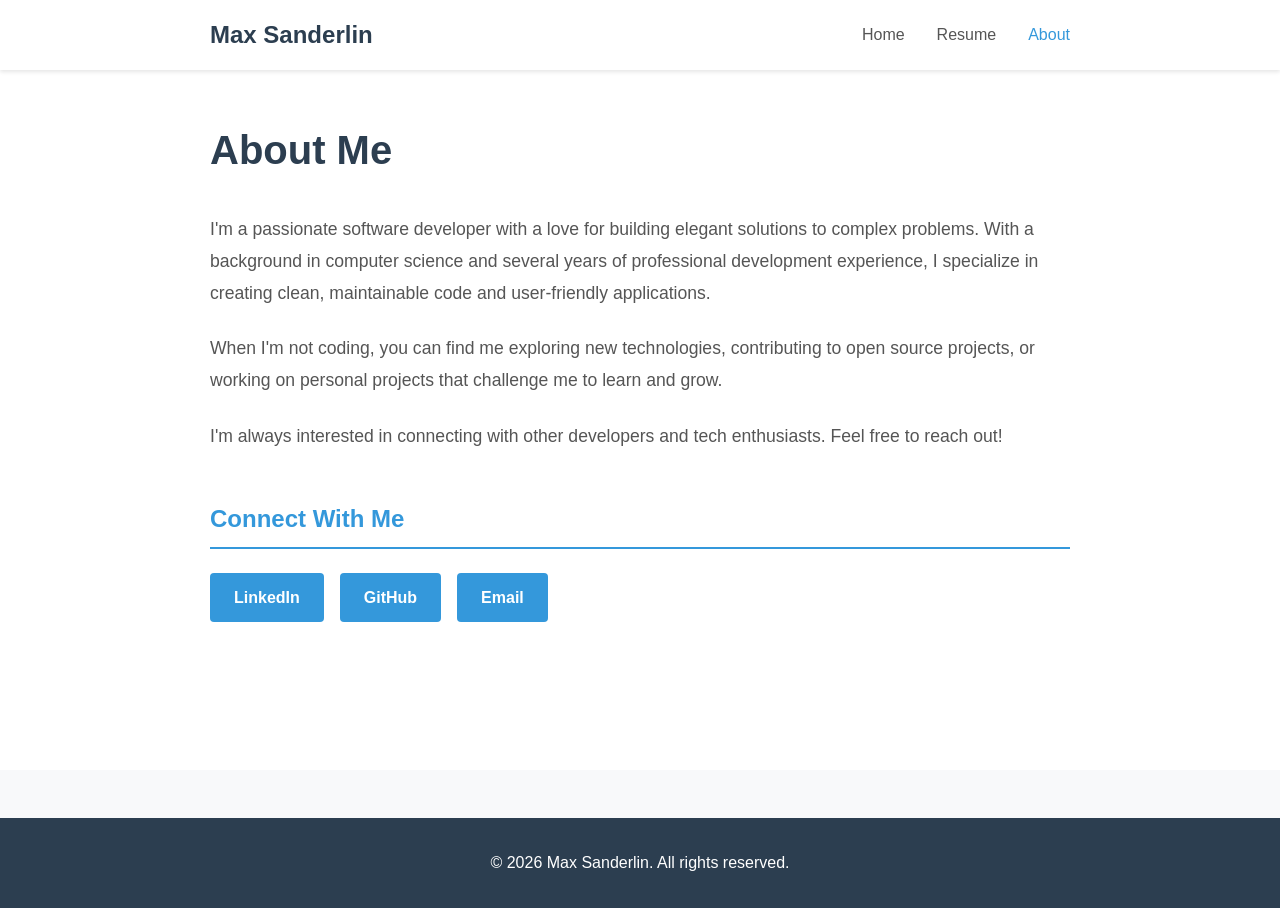
==== about.html @ bdd72730 "Add initial portfolio site files Add a static personal website including index.html, about.html, res" ====
<!DOCTYPE html>
<html lang="en">
<head>
    <meta charset="UTF-8">
    <meta name="viewport" content="width=device-width, initial-scale=1.0">
    <title>About - Max Sanderlin</title>
    <link rel="stylesheet" href="style.css">
</head>
<body>
    <nav class="navbar">
        <div class="container">
            <div class="logo">Max Sanderlin</div>
            <ul class="nav-links">
                <li><a href="index.html">Home</a></li>
                <li><a href="resume.html">Resume</a></li>
                <li><a href="about.html" class="active">About</a></li>
            </ul>
        </div>
    </nav>

    <section class="content">
        <div class="container">
            <h1>About Me</h1>

            <div class="about-text">
                <p>
                    I'm a passionate software developer with a love for building elegant solutions to complex problems.
                    With a background in computer science and several years of professional development experience,
                    I specialize in creating clean, maintainable code and user-friendly applications.
                </p>
                <p>
                    When I'm not coding, you can find me exploring new technologies, contributing to open source projects,
                    or working on personal projects that challenge me to learn and grow.
                </p>
                <p>
                    I'm always interested in connecting with other developers and tech enthusiasts. Feel free to reach out!
                </p>
            </div>

            <div class="social-links">
                <h2>Connect With Me</h2>
                <div class="social-buttons">
                    <a href="https://www.linkedin.com/in/maxsanderlin/" target="_blank" class="social-btn">
                        <span>LinkedIn</span>
                    </a>
                    <a href="https://github.com/maxbox360" target="_blank" class="social-btn">
                        <span>GitHub</span>
                    </a>
                    <a href="mailto:your-email@example.com" class="social-btn">
                        <span>Email</span>
                    </a>
                </div>
            </div>
        </div>
    </section>

    <footer class="footer">
        <div class="container">
            <p>&copy; 2026 Max Sanderlin. All rights reserved.</p>
        </div>
    </footer>
</body>
</html>
---- style.css ----
* {
    margin: 0;
    padding: 0;
    box-sizing: border-box;
}

body {
    font-family: -apple-system, BlinkMacSystemFont, 'Segoe UI', Roboto, Oxygen, Ubuntu, Cantarell, sans-serif;
    line-height: 1.6;
    color: #333;
    background-color: #f8f9fa;
}

.container {
    max-width: 900px;
    margin: 0 auto;
    padding: 0 20px;
}

/* Navbar */
.navbar {
    background-color: #fff;
    box-shadow: 0 2px 4px rgba(0,0,0,0.1);
    position: sticky;
    top: 0;
    z-index: 100;
}

.navbar .container {
    display: flex;
    justify-content: space-between;
    align-items: center;
    padding: 1rem 20px;
}

.logo {
    font-size: 1.5rem;
    font-weight: bold;
    color: #2c3e50;
}

.nav-links {
    display: flex;
    list-style: none;
    gap: 2rem;
}

.nav-links a {
    text-decoration: none;
    color: #555;
    transition: color 0.3s;
    font-weight: 500;
}

.nav-links a:hover,
.nav-links a.active {
    color: #3498db;
}

/* Hero Section */
.hero {
    background: linear-gradient(135deg, #667eea 0%, #764ba2 100%);
    color: white;
    padding: 6rem 20px;
    text-align: center;
}

.hero h1 {
    font-size: 3.5rem;
    margin-bottom: 0.5rem;
    font-weight: 700;
}

.hero .subtitle {
    font-size: 1.5rem;
    margin-bottom: 1rem;
    opacity: 0.95;
}

.hero .description {
    font-size: 1.1rem;
    margin-bottom: 2rem;
    opacity: 0.9;
    max-width: 600px;
    margin-left: auto;
    margin-right: auto;
}

/* CTA Buttons */
.cta-buttons {
    display: flex;
    gap: 1rem;
    justify-content: center;
    flex-wrap: wrap;
}

.btn {
    display: inline-block;
    padding: 0.75rem 2rem;
    border-radius: 4px;
    text-decoration: none;
    font-weight: 600;
    transition: all 0.3s;
    cursor: pointer;
}

.btn-primary {
    background-color: white;
    color: #667eea;
}

.btn-primary:hover {
    transform: translateY(-2px);
    box-shadow: 0 4px 12px rgba(0,0,0,0.2);
}

.btn-secondary {
    background-color: transparent;
    color: white;
    border: 2px solid white;
}

.btn-secondary:hover {
    background-color: white;
    color: #667eea;
}

/* Highlights Section */
.highlights {
    padding: 4rem 20px;
    background-color: white;
}

.highlights .container {
    display: grid;
    grid-template-columns: repeat(auto-fit, minmax(250px, 1fr));
    gap: 2rem;
}

.highlight-card {
    padding: 2rem;
    text-align: center;
    border-radius: 8px;
    background-color: #f8f9fa;
    transition: transform 0.3s, box-shadow 0.3s;
}

.highlight-card:hover {
    transform: translateY(-5px);
    box-shadow: 0 4px 12px rgba(0,0,0,0.1);
}

.highlight-card h3 {
    font-size: 1.5rem;
    margin-bottom: 1rem;
    color: #2c3e50;
}

.highlight-card p {
    color: #666;
}

/* Content Section */
.content {
    padding: 3rem 20px;
    background-color: white;
    min-height: calc(100vh - 200px);
}

.content h1 {
    color: #2c3e50;
    margin-bottom: 2rem;
    font-size: 2.5rem;
}

/* Resume Section */
.resume-section {
    margin-bottom: 3rem;
}

.resume-section h2 {
    color: #3498db;
    border-bottom: 2px solid #3498db;
    padding-bottom: 0.5rem;
    margin-bottom: 1.5rem;
    font-size: 1.5rem;
}

.resume-item {
    margin-bottom: 2rem;
}

.resume-item h3 {
    color: #2c3e50;
    margin-bottom: 0.25rem;
    font-size: 1.2rem;
}

.resume-item .company {
    color: #7f8c8d;
    font-style: italic;
    margin-bottom: 0.75rem;
}

.resume-item ul {
    margin-left: 1.5rem;
    color: #555;
}

.resume-item li {
    margin-bottom: 0.5rem;
}

/* Skills Grid */
.skills-grid {
    display: grid;
    grid-template-columns: repeat(auto-fit, minmax(120px, 1fr));
    gap: 1rem;
}

.skill-tag {
    background-color: #e8f4f8;
    color: #3498db;
    padding: 0.75rem 1.25rem;
    border-radius: 20px;
    text-align: center;
    font-weight: 500;
    border: 1px solid #3498db;
}

/* About Section */
.about-text {
    font-size: 1.1rem;
    line-height: 1.8;
    color: #555;
    margin-bottom: 3rem;
}

.about-text p {
    margin-bottom: 1.5rem;
}

/* Social Links */
.social-links h2 {
    color: #3498db;
    border-bottom: 2px solid #3498db;
    padding-bottom: 0.5rem;
    margin-bottom: 1.5rem;
    font-size: 1.5rem;
}

.social-buttons {
    display: flex;
    gap: 1rem;
    flex-wrap: wrap;
}

.social-btn {
    display: inline-block;
    padding: 0.75rem 1.5rem;
    background-color: #3498db;
    color: white;
    text-decoration: none;
    border-radius: 4px;
    font-weight: 600;
    transition: all 0.3s;
}

.social-btn:hover {
    background-color: #2980b9;
    transform: translateY(-2px);
    box-shadow: 0 4px 8px rgba(0,0,0,0.2);
}

/* Footer */
.footer {
    background-color: #2c3e50;
    color: white;
    text-align: center;
    padding: 2rem 20px;
    margin-top: 3rem;
}

/* Responsive Design */
@media (max-width: 768px) {
    .hero h1 {
        font-size: 2.5rem;
    }

    .hero .subtitle {
        font-size: 1.2rem;
    }

    .nav-links {
        gap: 1rem;
        font-size: 0.9rem;
    }

    .cta-buttons {
        flex-direction: column;
        align-items: center;
    }

    .btn {
        width: 100%;
        max-width: 300px;
    }

    .content h1 {
        font-size: 2rem;
    }

    .skills-grid {
        grid-template-columns: repeat(auto-fit, minmax(100px, 1fr));
    }
}

@media (max-width: 480px) {
    .hero h1 {
        font-size: 2rem;
    }

    .hero .subtitle {
        font-size: 1rem;
    }

    .nav-links {
        gap: 0.5rem;
        font-size: 0.85rem;
    }
}
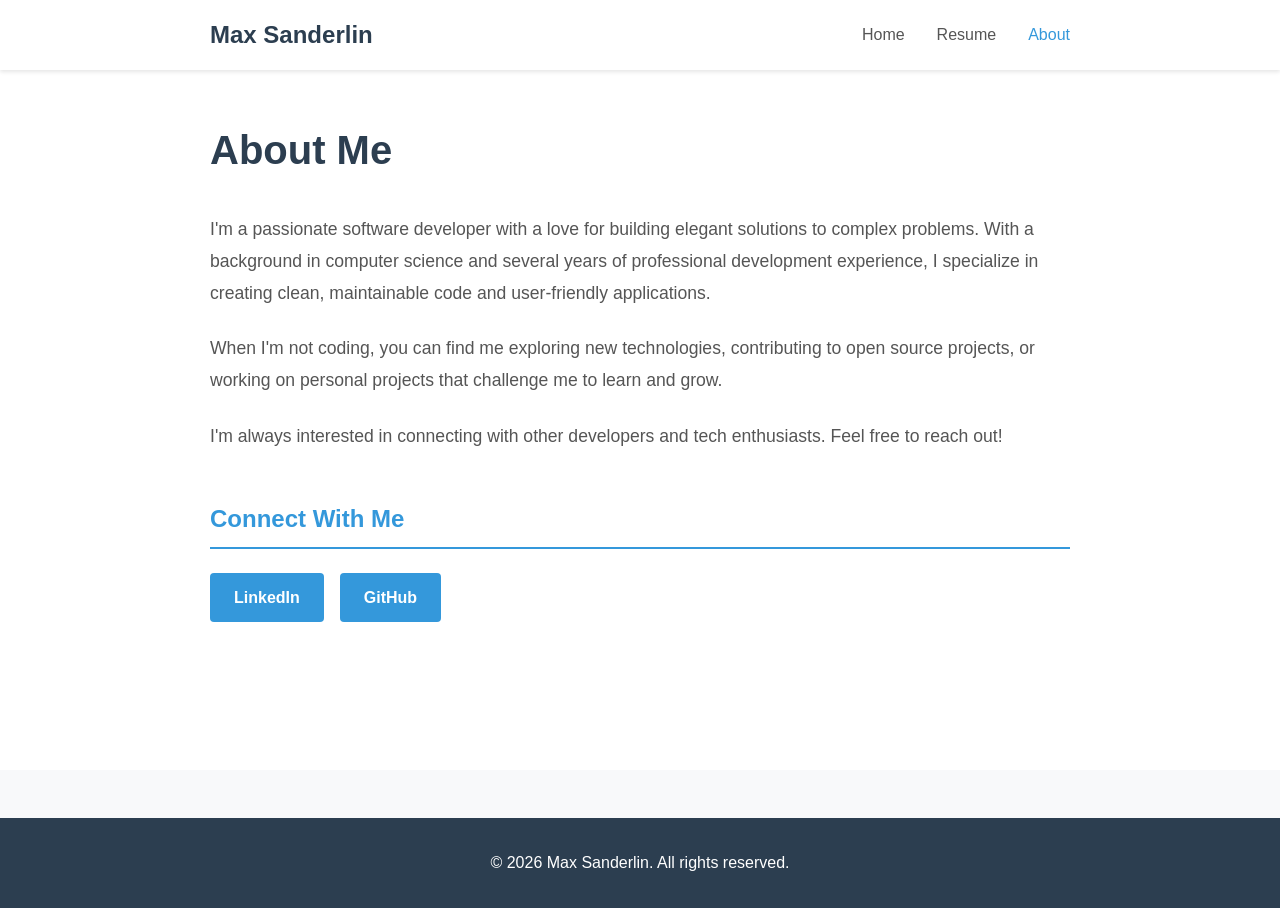
==== commit 9ce3de26: "Add security headers and security.txt, tweak resume Add a .well-known/security.txt with contact, pre" ====
--- a/about.html
+++ b/about.html
@@ -4,6 +4,15 @@
     <meta charset="UTF-8">
     <meta name="viewport" content="width=device-width, initial-scale=1.0">
     <title>About - Max Sanderlin</title>
+
+    <!-- Security Headers -->
+    <meta http-equiv="Content-Security-Policy" content="default-src 'self'; style-src 'self' 'unsafe-inline'; img-src 'self' data: https:; frame-ancestors 'none'; form-action 'self'; base-uri 'self';">
+    <meta http-equiv="X-Content-Type-Options" content="nosniff">
+    <meta name="referrer" content="strict-origin-when-cross-origin">
+
+    <!-- Prevent search engines from caching sensitive info -->
+    <meta name="robots" content="noarchive">
+
     <link rel="stylesheet" href="style.css">
 </head>
 <body>
@@ -40,14 +49,11 @@
             <div class="social-links">
                 <h2>Connect With Me</h2>
                 <div class="social-buttons">
-                    <a href="https://www.linkedin.com/in/maxsanderlin/" target="_blank" class="social-btn">
+                    <a href="https://www.linkedin.com/in/maxsanderlin/" target="_blank" rel="noopener noreferrer" class="social-btn">
                         <span>LinkedIn</span>
                     </a>
-                    <a href="https://github.com/maxbox360" target="_blank" class="social-btn">
+                    <a href="https://github.com/maxbox360" target="_blank" rel="noopener noreferrer" class="social-btn">
                         <span>GitHub</span>
-                    </a>
-                    <a href="mailto:your-email@example.com" class="social-btn">
-                        <span>Email</span>
                     </a>
                 </div>
             </div>
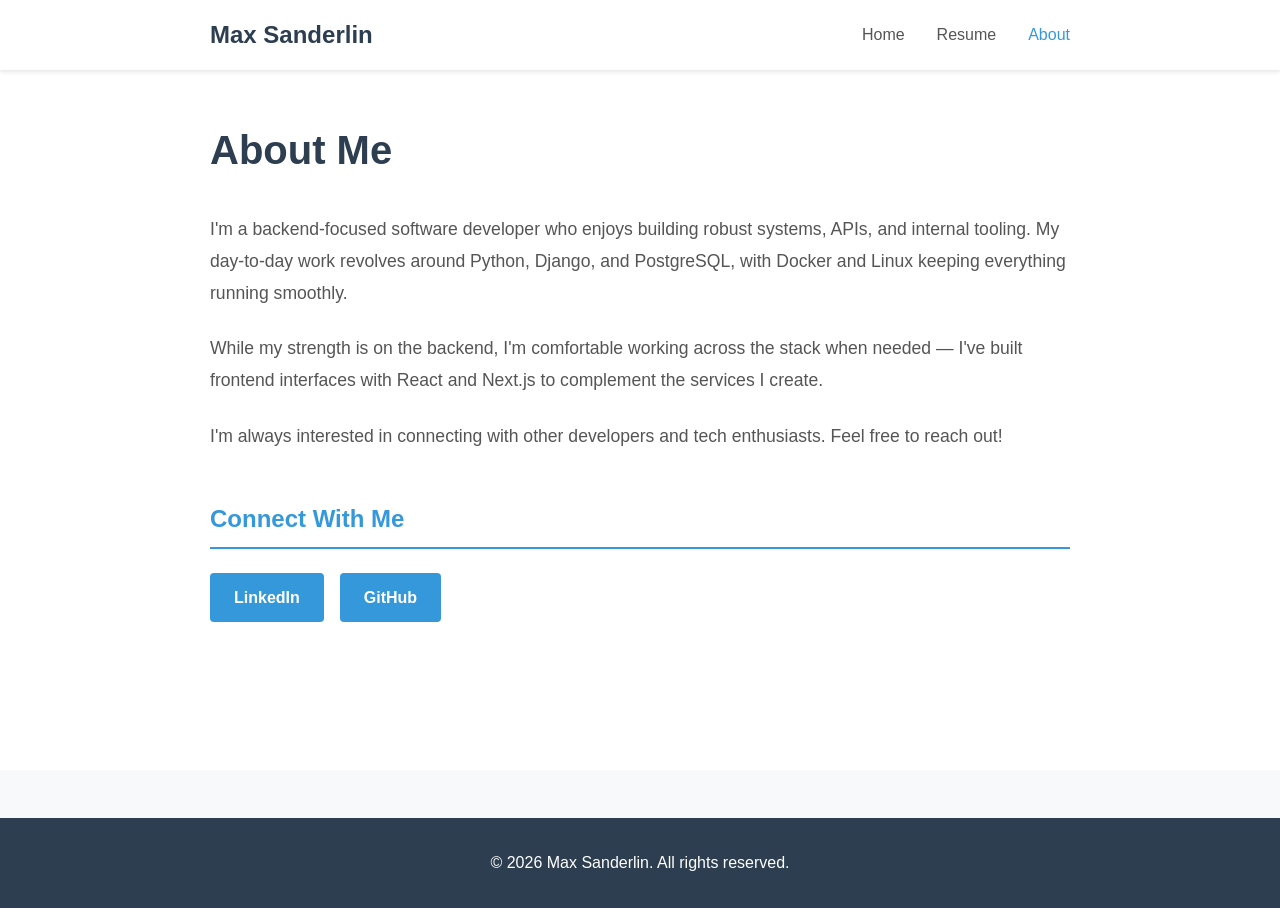
==== commit b7ada257: "Emphasize backend role; add resume logos Update site copy to emphasize backend-focused role (index a" ====
--- a/about.html
+++ b/about.html
@@ -33,13 +33,12 @@
 
             <div class="about-text">
                 <p>
-                    I'm a passionate software developer with a love for building elegant solutions to complex problems.
-                    With a background in computer science and several years of professional development experience,
-                    I specialize in creating clean, maintainable code and user-friendly applications.
+                    I'm a backend-focused software developer who enjoys building robust systems, APIs, and internal tooling.
+                    My day-to-day work revolves around Python, Django, and PostgreSQL, with Docker and Linux keeping everything running smoothly.
                 </p>
                 <p>
-                    When I'm not coding, you can find me exploring new technologies, contributing to open source projects,
-                    or working on personal projects that challenge me to learn and grow.
+                    While my strength is on the backend, I'm comfortable working across the stack when needed —
+                    I've built frontend interfaces with React and Next.js to complement the services I create.
                 </p>
                 <p>
                     I'm always interested in connecting with other developers and tech enthusiasts. Feel free to reach out!
--- a/style.css
+++ b/style.css
@@ -211,11 +211,46 @@
     margin-bottom: 0.5rem;
 }
 
+/* Education with Logo */
+.education-item {
+    display: flex;
+    align-items: center;
+    gap: 1.5rem;
+}
+
+.education-logo {
+    width: 80px;
+    height: auto;
+    object-fit: contain;
+}
+
+/* Work Experience with Logo */
+.work-item {
+    display: flex;
+    align-items: flex-start;
+    gap: 1.5rem;
+}
+
+.work-logo {
+    width: 60px;
+    height: auto;
+    object-fit: contain;
+    margin-top: 0.25rem;
+}
+
 /* Skills Grid */
 .skills-grid {
     display: grid;
     grid-template-columns: repeat(auto-fit, minmax(120px, 1fr));
     gap: 1rem;
+    margin-bottom: 1.5rem;
+}
+
+.resume-section h4 {
+    color: #555;
+    font-size: 1rem;
+    margin-bottom: 0.75rem;
+    font-weight: 600;
 }
 
 .skill-tag {
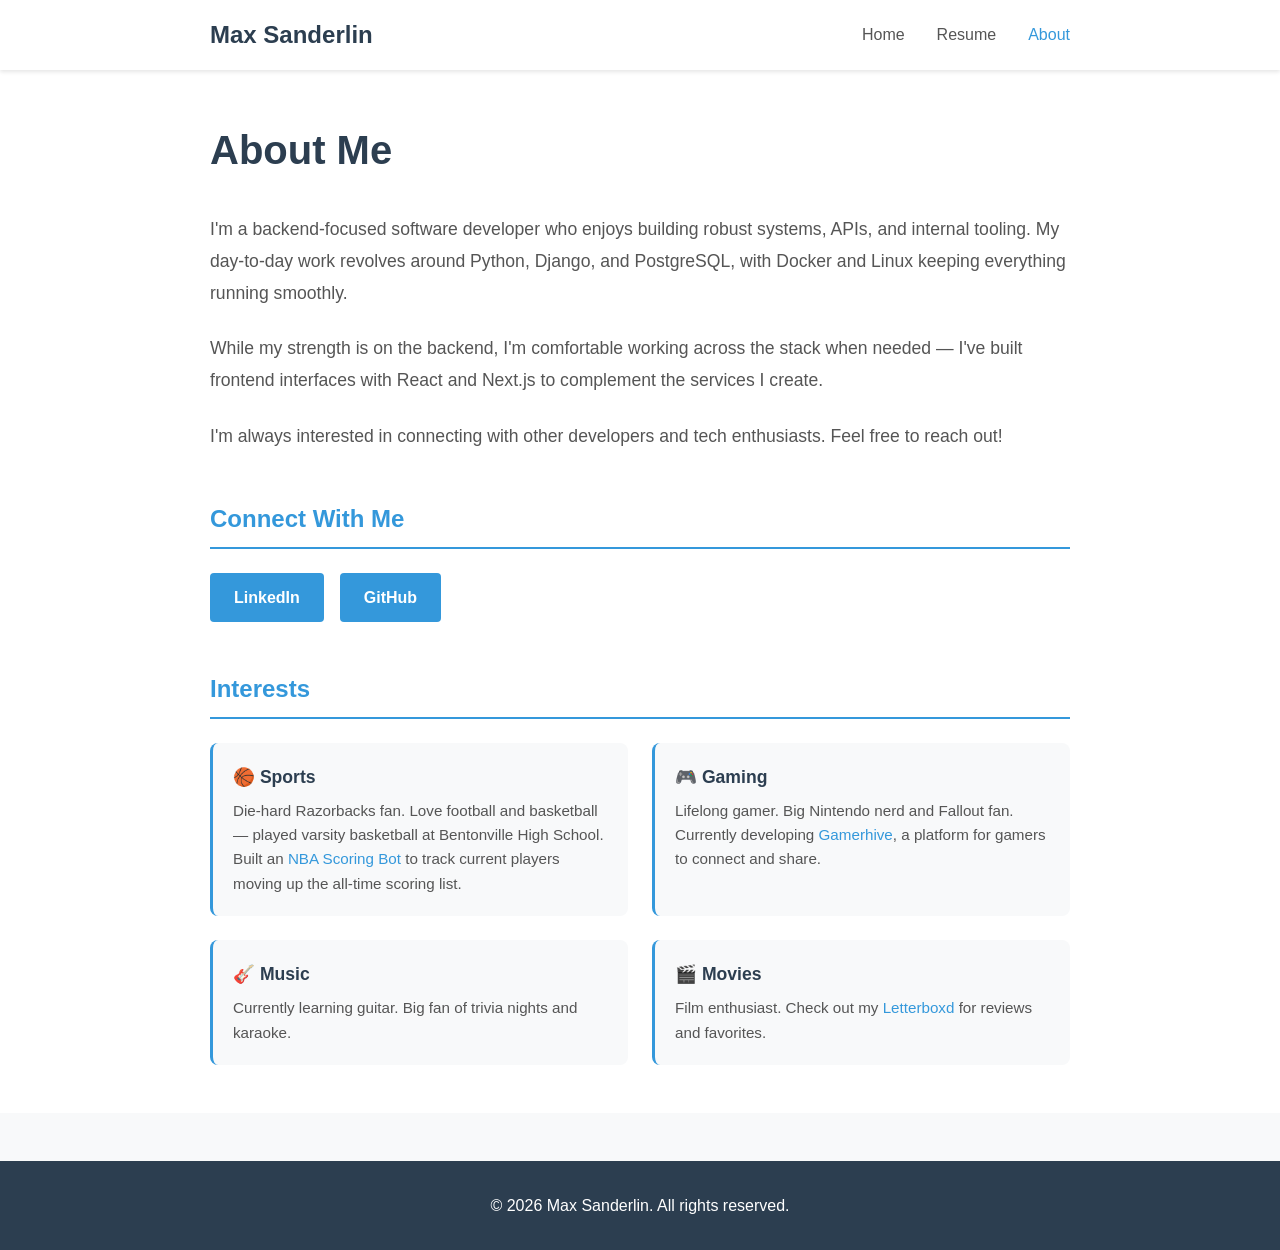
==== commit 3a66f88a: "Normalize HTML, add About interests & CSS fixes Standardize HTML across pages (lowercase doctype, co" ====
--- a/about.html
+++ b/about.html
@@ -1,69 +1,137 @@
-<!DOCTYPE html>
+<!doctype html>
 <html lang="en">
-<head>
-    <meta charset="UTF-8">
-    <meta name="viewport" content="width=device-width, initial-scale=1.0">
+  <head>
+    <meta charset="UTF-8" />
+    <meta name="viewport" content="width=device-width, initial-scale=1.0" />
     <title>About - Max Sanderlin</title>
 
     <!-- Security Headers -->
-    <meta http-equiv="Content-Security-Policy" content="default-src 'self'; style-src 'self' 'unsafe-inline'; img-src 'self' data: https:; frame-ancestors 'none'; form-action 'self'; base-uri 'self';">
-    <meta http-equiv="X-Content-Type-Options" content="nosniff">
-    <meta name="referrer" content="strict-origin-when-cross-origin">
+    <meta
+      http-equiv="Content-Security-Policy"
+      content="default-src 'self'; style-src 'self' 'unsafe-inline'; img-src 'self' data: https:; frame-ancestors 'none'; form-action 'self'; base-uri 'self';"
+    />
+    <meta http-equiv="X-Content-Type-Options" content="nosniff" />
+    <meta name="referrer" content="strict-origin-when-cross-origin" />
 
     <!-- Prevent search engines from caching sensitive info -->
-    <meta name="robots" content="noarchive">
+    <meta name="robots" content="noarchive" />
 
-    <link rel="stylesheet" href="style.css">
-</head>
-<body>
+    <link rel="stylesheet" href="style.css" />
+  </head>
+  <body>
     <nav class="navbar">
-        <div class="container">
-            <div class="logo">Max Sanderlin</div>
-            <ul class="nav-links">
-                <li><a href="index.html">Home</a></li>
-                <li><a href="resume.html">Resume</a></li>
-                <li><a href="about.html" class="active">About</a></li>
-            </ul>
-        </div>
+      <div class="container">
+        <div class="logo">Max Sanderlin</div>
+        <ul class="nav-links">
+          <li><a href="index.html">Home</a></li>
+          <li><a href="resume.html">Resume</a></li>
+          <li><a href="about.html" class="active">About</a></li>
+        </ul>
+      </div>
     </nav>
 
     <section class="content">
-        <div class="container">
-            <h1>About Me</h1>
+      <div class="container">
+        <h1>About Me</h1>
 
-            <div class="about-text">
-                <p>
-                    I'm a backend-focused software developer who enjoys building robust systems, APIs, and internal tooling.
-                    My day-to-day work revolves around Python, Django, and PostgreSQL, with Docker and Linux keeping everything running smoothly.
-                </p>
-                <p>
-                    While my strength is on the backend, I'm comfortable working across the stack when needed —
-                    I've built frontend interfaces with React and Next.js to complement the services I create.
-                </p>
-                <p>
-                    I'm always interested in connecting with other developers and tech enthusiasts. Feel free to reach out!
-                </p>
+        <div class="about-text">
+          <p>
+            I'm a backend-focused software developer who enjoys building robust
+            systems, APIs, and internal tooling. My day-to-day work revolves
+            around Python, Django, and PostgreSQL, with Docker and Linux keeping
+            everything running smoothly.
+          </p>
+          <p>
+            While my strength is on the backend, I'm comfortable working across
+            the stack when needed — I've built frontend interfaces with React
+            and Next.js to complement the services I create.
+          </p>
+          <p>
+            I'm always interested in connecting with other developers and tech
+            enthusiasts. Feel free to reach out!
+          </p>
+        </div>
+
+        <div class="social-links">
+          <h2>Connect With Me</h2>
+          <div class="social-buttons">
+            <a
+              href="https://www.linkedin.com/in/maxsanderlin/"
+              target="_blank"
+              rel="noopener noreferrer"
+              class="social-btn"
+            >
+              <span>LinkedIn</span>
+            </a>
+            <a
+              href="https://github.com/maxbox360"
+              target="_blank"
+              rel="noopener noreferrer"
+              class="social-btn"
+            >
+              <span>GitHub</span>
+            </a>
+          </div>
+        </div>
+
+        <div class="interests-section">
+          <h2>Interests</h2>
+          <div class="interests-grid">
+            <div class="interest-item">
+              <h4>🏀 Sports</h4>
+              <p>
+                Die-hard Razorbacks fan. Love football and basketball — played
+                varsity basketball at Bentonville High School. Built an
+                <a
+                  href="https://github.com/maxbox360/nba_scoring_bot"
+                  target="_blank"
+                  rel="noopener noreferrer"
+                  >NBA Scoring Bot</a
+                >
+                to track current players moving up the all-time scoring list.
+              </p>
             </div>
-
-            <div class="social-links">
-                <h2>Connect With Me</h2>
-                <div class="social-buttons">
-                    <a href="https://www.linkedin.com/in/maxsanderlin/" target="_blank" rel="noopener noreferrer" class="social-btn">
-                        <span>LinkedIn</span>
-                    </a>
-                    <a href="https://github.com/maxbox360" target="_blank" rel="noopener noreferrer" class="social-btn">
-                        <span>GitHub</span>
-                    </a>
-                </div>
+            <div class="interest-item">
+              <h4>🎮 Gaming</h4>
+              <p>
+                Lifelong gamer. Big Nintendo nerd and Fallout fan. Currently
+                developing
+                <a
+                  href="https://github.com/maxbox360/gamerhive"
+                  target="_blank"
+                  rel="noopener noreferrer"
+                  >Gamerhive</a
+                >, a platform for gamers to connect and share.
+              </p>
             </div>
+            <div class="interest-item">
+              <h4>🎸 Music</h4>
+              <p>
+                Currently learning guitar. Big fan of trivia nights and karaoke.
+              </p>
+            </div>
+            <div class="interest-item">
+              <h4>🎬 Movies</h4>
+              <p>
+                Film enthusiast. Check out my
+                <a
+                  href="https://letterboxd.com/maxbox360"
+                  target="_blank"
+                  rel="noopener noreferrer"
+                  >Letterboxd</a
+                >
+                for reviews and favorites.
+              </p>
+            </div>
+          </div>
         </div>
+      </div>
     </section>
 
     <footer class="footer">
-        <div class="container">
-            <p>&copy; 2026 Max Sanderlin. All rights reserved.</p>
-        </div>
+      <div class="container">
+        <p>&copy; 2026 Max Sanderlin. All rights reserved.</p>
+      </div>
     </footer>
-</body>
+  </body>
 </html>
-
--- a/style.css
+++ b/style.css
@@ -1,367 +1,418 @@
 * {
-    margin: 0;
-    padding: 0;
-    box-sizing: border-box;
+  margin: 0;
+  padding: 0;
+  box-sizing: border-box;
 }
 
 body {
-    font-family: -apple-system, BlinkMacSystemFont, 'Segoe UI', Roboto, Oxygen, Ubuntu, Cantarell, sans-serif;
-    line-height: 1.6;
-    color: #333;
-    background-color: #f8f9fa;
+  font-family:
+    -apple-system, BlinkMacSystemFont, "Segoe UI", Roboto, Oxygen, Ubuntu,
+    Cantarell, sans-serif;
+  line-height: 1.6;
+  color: #333;
+  background-color: #f8f9fa;
 }
 
 .container {
-    max-width: 900px;
-    margin: 0 auto;
-    padding: 0 20px;
+  max-width: 900px;
+  margin: 0 auto;
+  padding: 0 20px;
 }
 
 /* Navbar */
 .navbar {
-    background-color: #fff;
-    box-shadow: 0 2px 4px rgba(0,0,0,0.1);
-    position: sticky;
-    top: 0;
-    z-index: 100;
+  background-color: #fff;
+  box-shadow: 0 2px 4px rgba(0, 0, 0, 0.1);
+  position: sticky;
+  top: 0;
+  z-index: 100;
 }
 
 .navbar .container {
-    display: flex;
-    justify-content: space-between;
-    align-items: center;
-    padding: 1rem 20px;
+  display: flex;
+  justify-content: space-between;
+  align-items: center;
+  padding: 1rem 20px;
 }
 
 .logo {
-    font-size: 1.5rem;
-    font-weight: bold;
-    color: #2c3e50;
+  font-size: 1.5rem;
+  font-weight: bold;
+  color: #2c3e50;
 }
 
 .nav-links {
-    display: flex;
-    list-style: none;
-    gap: 2rem;
+  display: flex;
+  list-style: none;
+  gap: 2rem;
 }
 
 .nav-links a {
-    text-decoration: none;
-    color: #555;
-    transition: color 0.3s;
-    font-weight: 500;
+  text-decoration: none;
+  color: #555;
+  transition: color 0.3s;
+  font-weight: 500;
 }
 
 .nav-links a:hover,
 .nav-links a.active {
-    color: #3498db;
+  color: #3498db;
 }
 
 /* Hero Section */
 .hero {
-    background: linear-gradient(135deg, #667eea 0%, #764ba2 100%);
-    color: white;
-    padding: 6rem 20px;
-    text-align: center;
+  background: linear-gradient(135deg, #667eea 0%, #764ba2 100%);
+  color: white;
+  padding: 6rem 20px;
+  text-align: center;
 }
 
 .hero h1 {
-    font-size: 3.5rem;
-    margin-bottom: 0.5rem;
-    font-weight: 700;
+  font-size: 3.5rem;
+  margin-bottom: 0.5rem;
+  font-weight: 700;
 }
 
 .hero .subtitle {
-    font-size: 1.5rem;
-    margin-bottom: 1rem;
-    opacity: 0.95;
+  font-size: 1.5rem;
+  margin-bottom: 1rem;
+  opacity: 0.95;
 }
 
 .hero .description {
-    font-size: 1.1rem;
-    margin-bottom: 2rem;
-    opacity: 0.9;
-    max-width: 600px;
-    margin-left: auto;
-    margin-right: auto;
+  font-size: 1.1rem;
+  margin-bottom: 2rem;
+  opacity: 0.9;
+  max-width: 600px;
+  margin-left: auto;
+  margin-right: auto;
 }
 
 /* CTA Buttons */
 .cta-buttons {
-    display: flex;
-    gap: 1rem;
-    justify-content: center;
-    flex-wrap: wrap;
+  display: flex;
+  gap: 1rem;
+  justify-content: center;
+  flex-wrap: wrap;
 }
 
 .btn {
-    display: inline-block;
-    padding: 0.75rem 2rem;
-    border-radius: 4px;
-    text-decoration: none;
-    font-weight: 600;
-    transition: all 0.3s;
-    cursor: pointer;
+  display: inline-block;
+  padding: 0.75rem 2rem;
+  border-radius: 4px;
+  text-decoration: none;
+  font-weight: 600;
+  transition: all 0.3s;
+  cursor: pointer;
 }
 
 .btn-primary {
-    background-color: white;
-    color: #667eea;
+  background-color: white;
+  color: #667eea;
 }
 
 .btn-primary:hover {
-    transform: translateY(-2px);
-    box-shadow: 0 4px 12px rgba(0,0,0,0.2);
+  transform: translateY(-2px);
+  box-shadow: 0 4px 12px rgba(0, 0, 0, 0.2);
 }
 
 .btn-secondary {
-    background-color: transparent;
-    color: white;
-    border: 2px solid white;
+  background-color: transparent;
+  color: white;
+  border: 2px solid white;
 }
 
 .btn-secondary:hover {
-    background-color: white;
-    color: #667eea;
+  background-color: white;
+  color: #667eea;
 }
 
 /* Highlights Section */
 .highlights {
-    padding: 4rem 20px;
-    background-color: white;
+  padding: 4rem 20px;
+  background-color: white;
 }
 
 .highlights .container {
-    display: grid;
-    grid-template-columns: repeat(auto-fit, minmax(250px, 1fr));
-    gap: 2rem;
+  display: grid;
+  grid-template-columns: repeat(auto-fit, minmax(250px, 1fr));
+  gap: 2rem;
 }
 
 .highlight-card {
-    padding: 2rem;
-    text-align: center;
-    border-radius: 8px;
-    background-color: #f8f9fa;
-    transition: transform 0.3s, box-shadow 0.3s;
+  padding: 2rem;
+  text-align: center;
+  border-radius: 8px;
+  background-color: #f8f9fa;
+  transition:
+    transform 0.3s,
+    box-shadow 0.3s;
 }
 
 .highlight-card:hover {
-    transform: translateY(-5px);
-    box-shadow: 0 4px 12px rgba(0,0,0,0.1);
+  transform: translateY(-5px);
+  box-shadow: 0 4px 12px rgba(0, 0, 0, 0.1);
 }
 
 .highlight-card h3 {
-    font-size: 1.5rem;
-    margin-bottom: 1rem;
-    color: #2c3e50;
+  font-size: 1.5rem;
+  margin-bottom: 1rem;
+  color: #2c3e50;
 }
 
 .highlight-card p {
-    color: #666;
+  color: #666;
 }
 
 /* Content Section */
 .content {
-    padding: 3rem 20px;
-    background-color: white;
-    min-height: calc(100vh - 200px);
+  padding: 3rem 20px;
+  background-color: white;
+  min-height: calc(100vh - 200px);
 }
 
 .content h1 {
-    color: #2c3e50;
-    margin-bottom: 2rem;
-    font-size: 2.5rem;
+  color: #2c3e50;
+  margin-bottom: 2rem;
+  font-size: 2.5rem;
 }
 
 /* Resume Section */
 .resume-section {
-    margin-bottom: 3rem;
+  margin-bottom: 3rem;
 }
 
 .resume-section h2 {
-    color: #3498db;
-    border-bottom: 2px solid #3498db;
-    padding-bottom: 0.5rem;
-    margin-bottom: 1.5rem;
-    font-size: 1.5rem;
+  color: #3498db;
+  border-bottom: 2px solid #3498db;
+  padding-bottom: 0.5rem;
+  margin-bottom: 1.5rem;
+  font-size: 1.5rem;
 }
 
 .resume-item {
-    margin-bottom: 2rem;
+  margin-bottom: 2rem;
 }
 
 .resume-item h3 {
-    color: #2c3e50;
-    margin-bottom: 0.25rem;
-    font-size: 1.2rem;
+  color: #2c3e50;
+  margin-bottom: 0.25rem;
+  font-size: 1.2rem;
 }
 
 .resume-item .company {
-    color: #7f8c8d;
-    font-style: italic;
-    margin-bottom: 0.75rem;
+  color: #7f8c8d;
+  font-style: italic;
+  margin-bottom: 0.75rem;
 }
 
 .resume-item ul {
-    margin-left: 1.5rem;
-    color: #555;
+  margin-left: 1.5rem;
+  color: #555;
 }
 
 .resume-item li {
-    margin-bottom: 0.5rem;
+  margin-bottom: 0.5rem;
 }
 
 /* Education with Logo */
 .education-item {
-    display: flex;
-    align-items: center;
-    gap: 1.5rem;
+  display: flex;
+  align-items: center;
+  gap: 1.5rem;
 }
 
 .education-logo {
-    width: 80px;
-    height: auto;
-    object-fit: contain;
+  width: 80px;
+  height: auto;
+  object-fit: contain;
 }
 
 /* Work Experience with Logo */
 .work-item {
-    display: flex;
-    align-items: flex-start;
-    gap: 1.5rem;
+  display: flex;
+  align-items: flex-start;
+  gap: 1.5rem;
 }
 
 .work-logo {
-    width: 60px;
-    height: auto;
-    object-fit: contain;
-    margin-top: 0.25rem;
+  width: 60px;
+  height: auto;
+  object-fit: contain;
+  margin-top: 0.25rem;
 }
 
 /* Skills Grid */
 .skills-grid {
-    display: grid;
-    grid-template-columns: repeat(auto-fit, minmax(120px, 1fr));
-    gap: 1rem;
-    margin-bottom: 1.5rem;
+  display: grid;
+  grid-template-columns: repeat(auto-fit, minmax(120px, 1fr));
+  gap: 1rem;
+  margin-bottom: 1.5rem;
 }
 
 .resume-section h4 {
-    color: #555;
-    font-size: 1rem;
-    margin-bottom: 0.75rem;
-    font-weight: 600;
+  color: #555;
+  font-size: 1rem;
+  margin-bottom: 0.75rem;
+  font-weight: 600;
 }
 
 .skill-tag {
-    background-color: #e8f4f8;
-    color: #3498db;
-    padding: 0.75rem 1.25rem;
-    border-radius: 20px;
-    text-align: center;
-    font-weight: 500;
-    border: 1px solid #3498db;
+  background-color: #e8f4f8;
+  color: #3498db;
+  padding: 0.75rem 1.25rem;
+  border-radius: 20px;
+  text-align: center;
+  font-weight: 500;
+  border: 1px solid #3498db;
 }
 
 /* About Section */
 .about-text {
-    font-size: 1.1rem;
-    line-height: 1.8;
-    color: #555;
-    margin-bottom: 3rem;
+  font-size: 1.1rem;
+  line-height: 1.8;
+  color: #555;
+  margin-bottom: 3rem;
+}
+
+/* Interests Grid */
+.interests-section {
+  margin-top: 3rem;
+}
+
+.interests-section h2 {
+  color: #3498db;
+  border-bottom: 2px solid #3498db;
+  padding-bottom: 0.5rem;
+  margin-bottom: 1.5rem;
+  font-size: 1.5rem;
+}
+
+.interests-grid {
+  display: grid;
+  grid-template-columns: repeat(auto-fit, minmax(280px, 1fr));
+  gap: 1.5rem;
+}
+
+.interest-item {
+  background-color: #f8f9fa;
+  padding: 1.25rem;
+  border-radius: 8px;
+  border-left: 3px solid #3498db;
+}
+
+.interest-item h4 {
+  color: #2c3e50;
+  margin-bottom: 0.5rem;
+  font-size: 1.1rem;
+}
+
+.interest-item p {
+  color: #555;
+  font-size: 0.95rem;
+  line-height: 1.6;
+  margin: 0;
+}
+
+.interest-item a {
+  color: #3498db;
+  text-decoration: none;
+}
+
+.interest-item a:hover {
+  text-decoration: underline;
 }
 
 .about-text p {
-    margin-bottom: 1.5rem;
+  margin-bottom: 1.5rem;
 }
 
 /* Social Links */
 .social-links h2 {
-    color: #3498db;
-    border-bottom: 2px solid #3498db;
-    padding-bottom: 0.5rem;
-    margin-bottom: 1.5rem;
-    font-size: 1.5rem;
+  color: #3498db;
+  border-bottom: 2px solid #3498db;
+  padding-bottom: 0.5rem;
+  margin-bottom: 1.5rem;
+  font-size: 1.5rem;
 }
 
 .social-buttons {
-    display: flex;
-    gap: 1rem;
-    flex-wrap: wrap;
+  display: flex;
+  gap: 1rem;
+  flex-wrap: wrap;
 }
 
 .social-btn {
-    display: inline-block;
-    padding: 0.75rem 1.5rem;
-    background-color: #3498db;
-    color: white;
-    text-decoration: none;
-    border-radius: 4px;
-    font-weight: 600;
-    transition: all 0.3s;
+  display: inline-block;
+  padding: 0.75rem 1.5rem;
+  background-color: #3498db;
+  color: white;
+  text-decoration: none;
+  border-radius: 4px;
+  font-weight: 600;
+  transition: all 0.3s;
 }
 
 .social-btn:hover {
-    background-color: #2980b9;
-    transform: translateY(-2px);
-    box-shadow: 0 4px 8px rgba(0,0,0,0.2);
+  background-color: #2980b9;
+  transform: translateY(-2px);
+  box-shadow: 0 4px 8px rgba(0, 0, 0, 0.2);
 }
 
 /* Footer */
 .footer {
-    background-color: #2c3e50;
-    color: white;
-    text-align: center;
-    padding: 2rem 20px;
-    margin-top: 3rem;
+  background-color: #2c3e50;
+  color: white;
+  text-align: center;
+  padding: 2rem 20px;
+  margin-top: 3rem;
 }
 
 /* Responsive Design */
 @media (max-width: 768px) {
-    .hero h1 {
-        font-size: 2.5rem;
-    }
-
-    .hero .subtitle {
-        font-size: 1.2rem;
-    }
-
-    .nav-links {
-        gap: 1rem;
-        font-size: 0.9rem;
-    }
-
-    .cta-buttons {
-        flex-direction: column;
-        align-items: center;
-    }
-
-    .btn {
-        width: 100%;
-        max-width: 300px;
-    }
-
-    .content h1 {
-        font-size: 2rem;
-    }
-
-    .skills-grid {
-        grid-template-columns: repeat(auto-fit, minmax(100px, 1fr));
-    }
+  .hero h1 {
+    font-size: 2.5rem;
+  }
+
+  .hero .subtitle {
+    font-size: 1.2rem;
+  }
+
+  .nav-links {
+    gap: 1rem;
+    font-size: 0.9rem;
+  }
+
+  .cta-buttons {
+    flex-direction: column;
+    align-items: center;
+  }
+
+  .btn {
+    width: 100%;
+    max-width: 300px;
+  }
+
+  .content h1 {
+    font-size: 2rem;
+  }
+
+  .skills-grid {
+    grid-template-columns: repeat(auto-fit, minmax(100px, 1fr));
+  }
 }
 
 @media (max-width: 480px) {
-    .hero h1 {
-        font-size: 2rem;
-    }
-
-    .hero .subtitle {
-        font-size: 1rem;
-    }
-
-    .nav-links {
-        gap: 0.5rem;
-        font-size: 0.85rem;
-    }
-}
-
+  .hero h1 {
+    font-size: 2rem;
+  }
+
+  .hero .subtitle {
+    font-size: 1rem;
+  }
+
+  .nav-links {
+    gap: 0.5rem;
+    font-size: 0.85rem;
+  }
+}
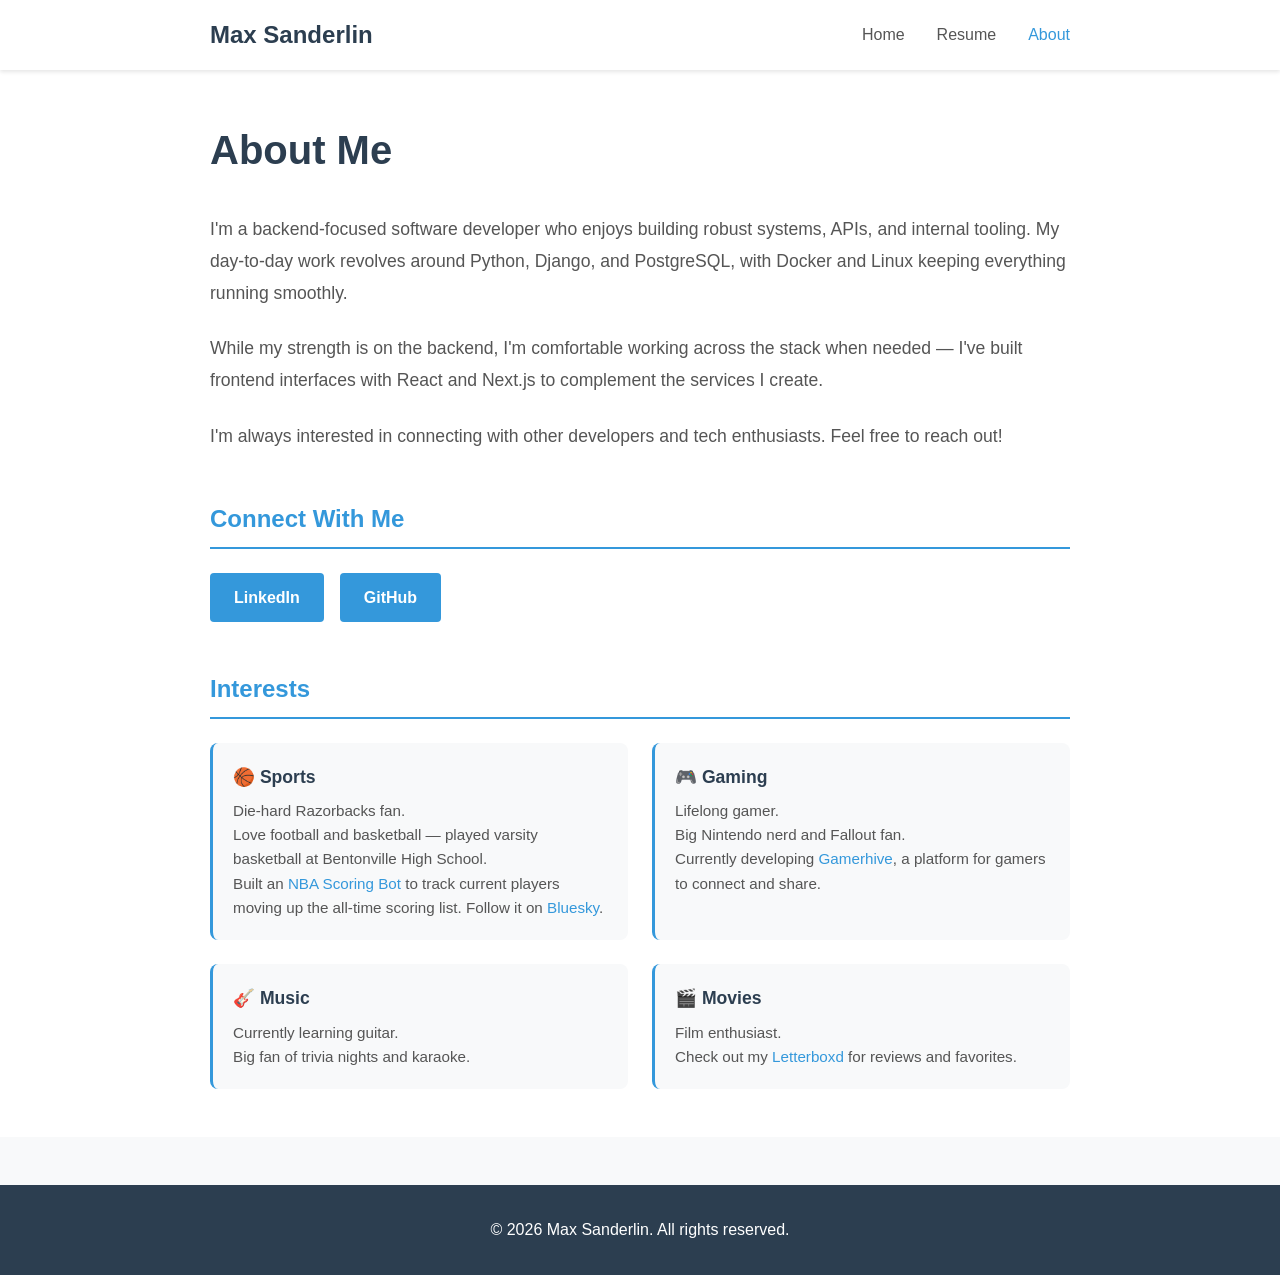
==== commit 26aaa2fc: "Tidy interests markup; add Bluesky link Refactor the interests section in about.html: split several " ====
--- a/about.html
+++ b/about.html
@@ -79,9 +79,13 @@
           <div class="interests-grid">
             <div class="interest-item">
               <h4>🏀 Sports</h4>
+              <p>Die-hard Razorbacks fan.</p>
               <p>
-                Die-hard Razorbacks fan. Love football and basketball — played
-                varsity basketball at Bentonville High School. Built an
+                Love football and basketball — played varsity basketball at
+                Bentonville High School.
+              </p>
+              <p>
+                Built an
                 <a
                   href="https://github.com/maxbox360/nba_scoring_bot"
                   target="_blank"
@@ -89,13 +93,22 @@
                   >NBA Scoring Bot</a
                 >
                 to track current players moving up the all-time scoring list.
+                Follow it on
+                <a
+                  href="https://bsky.app/profile/nba-scoring-bot.bsky.social"
+                  target="_blank"
+                  rel="noopener noreferrer"
+                  >Bluesky</a
+                >.
               </p>
             </div>
+
             <div class="interest-item">
               <h4>🎮 Gaming</h4>
+              <p>Lifelong gamer.</p>
+              <p>Big Nintendo nerd and Fallout fan.</p>
               <p>
-                Lifelong gamer. Big Nintendo nerd and Fallout fan. Currently
-                developing
+                Currently developing
                 <a
                   href="https://github.com/maxbox360/gamerhive"
                   target="_blank"
@@ -104,16 +117,18 @@
                 >, a platform for gamers to connect and share.
               </p>
             </div>
+
             <div class="interest-item">
               <h4>🎸 Music</h4>
-              <p>
-                Currently learning guitar. Big fan of trivia nights and karaoke.
-              </p>
+              <p>Currently learning guitar.</p>
+              <p>Big fan of trivia nights and karaoke.</p>
             </div>
+
             <div class="interest-item">
               <h4>🎬 Movies</h4>
+              <p>Film enthusiast.</p>
               <p>
-                Film enthusiast. Check out my
+                Check out my
                 <a
                   href="https://letterboxd.com/maxbox360"
                   target="_blank"
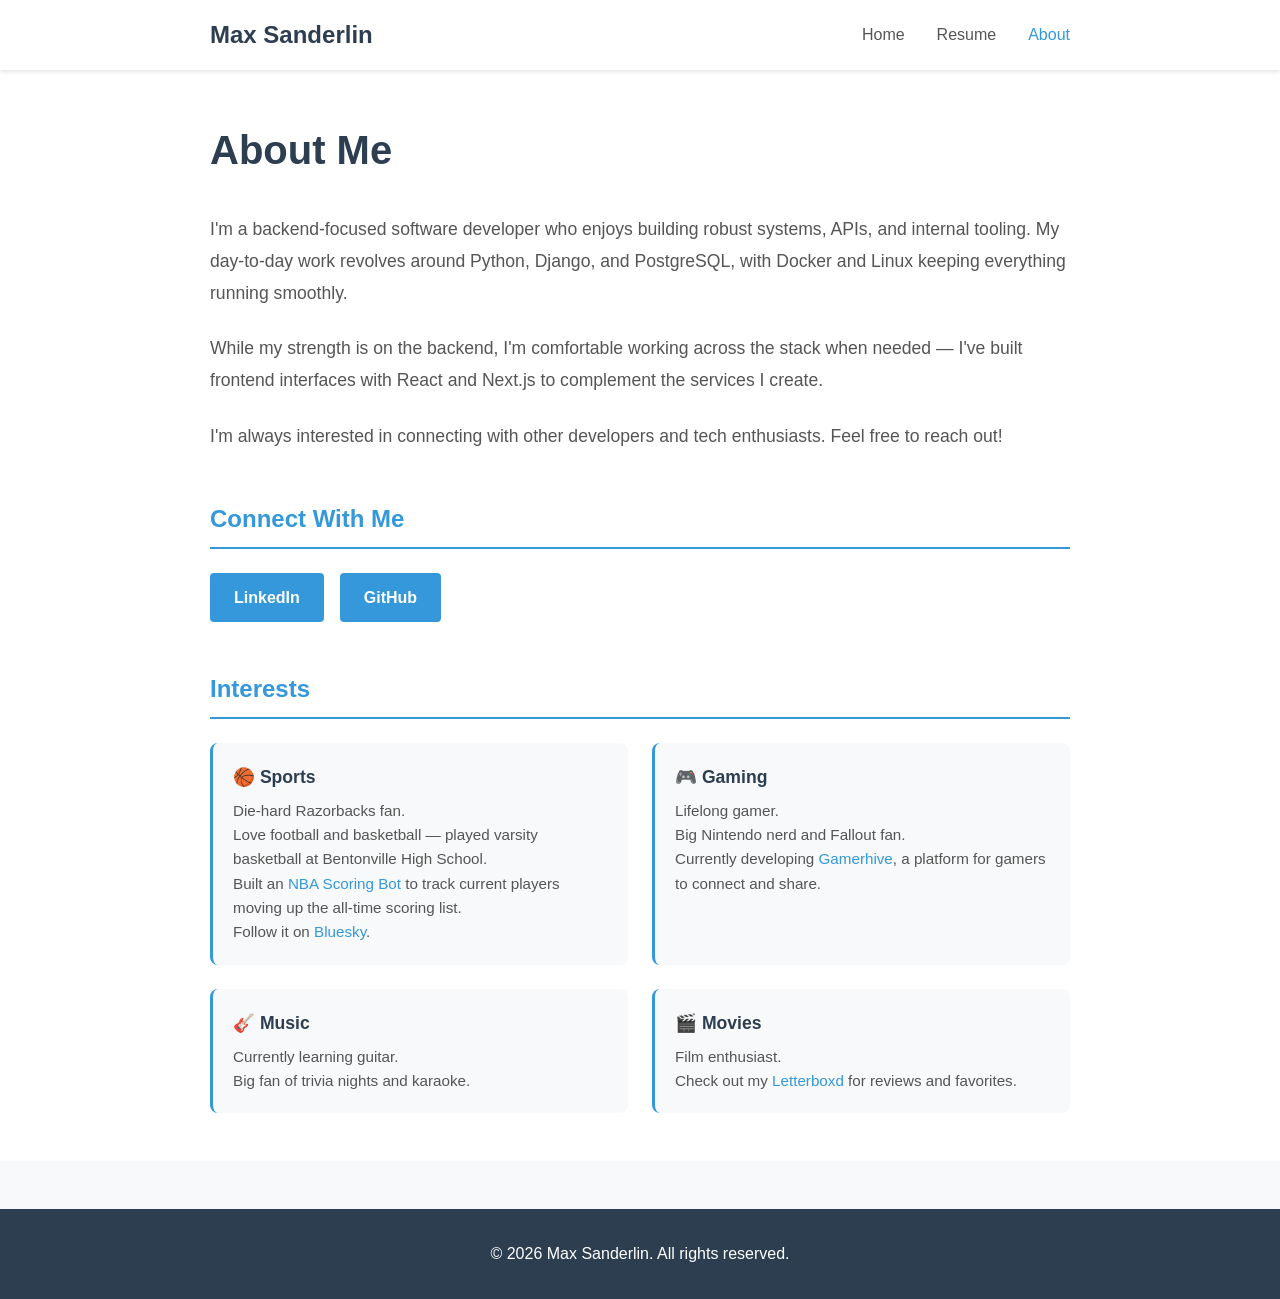
==== commit b5d00e28: "Fix paragraph tags in about.html Close the paragraph after the NBA Scoring Bot link and add a new <p" ====
--- a/about.html
+++ b/about.html
@@ -93,6 +93,8 @@
                   >NBA Scoring Bot</a
                 >
                 to track current players moving up the all-time scoring list.
+              </p>
+              <p>
                 Follow it on
                 <a
                   href="https://bsky.app/profile/nba-scoring-bot.bsky.social"
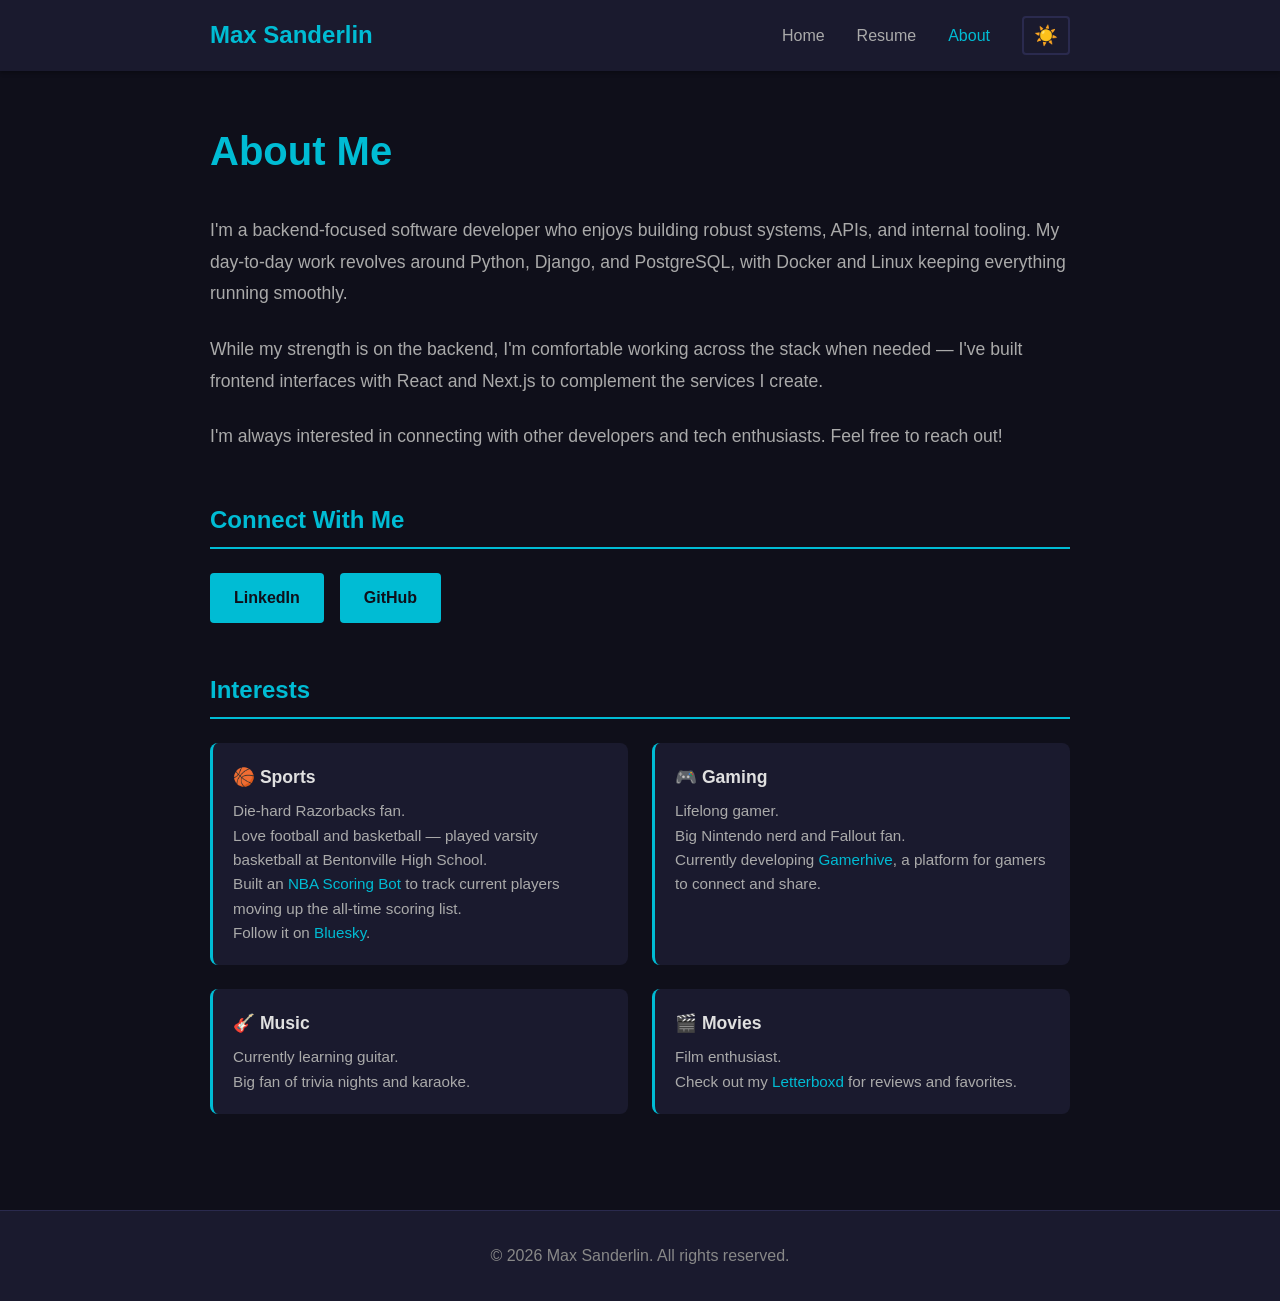
==== commit e47dab70: "Add theme toggle and theme styles Introduce a persistent light/dark theme and UI updates across the " ====
--- a/about.html
+++ b/about.html
@@ -26,6 +26,7 @@
           <li><a href="index.html">Home</a></li>
           <li><a href="resume.html">Resume</a></li>
           <li><a href="about.html" class="active">About</a></li>
+          <li><button class="theme-toggle" aria-label="Toggle theme">☀️</button></li>
         </ul>
       </div>
     </nav>
@@ -150,5 +151,6 @@
         <p>&copy; 2026 Max Sanderlin. All rights reserved.</p>
       </div>
     </footer>
+    <script src="theme.js"></script>
   </body>
 </html>
--- a/style.css
+++ b/style.css
@@ -2,6 +2,34 @@
   margin: 0;
   padding: 0;
   box-sizing: border-box;
+}
+
+/* Theme Variables */
+:root {
+  /* Dark Mode (default) */
+  --bg-primary: #0f0f1a;
+  --bg-secondary: #1a1a2e;
+  --bg-card: #1a1a2e;
+  --border-color: #2a2a4e;
+  --text-primary: #e0e0e0;
+  --text-secondary: #aaa;
+  --text-muted: #888;
+  --accent: #00bcd4;
+  --accent-hover: #00d4ef;
+  --accent-shadow: rgba(0, 188, 212, 0.4);
+}
+
+[data-theme="light"] {
+  --bg-primary: #f5f5f5;
+  --bg-secondary: #ffffff;
+  --bg-card: #ffffff;
+  --border-color: #e0e0e0;
+  --text-primary: #1a1a2e;
+  --text-secondary: #444;
+  --text-muted: #666;
+  --accent: #0097a7;
+  --accent-hover: #00bcd4;
+  --accent-shadow: rgba(0, 151, 167, 0.3);
 }
 
 body {
@@ -9,8 +37,9 @@
     -apple-system, BlinkMacSystemFont, "Segoe UI", Roboto, Oxygen, Ubuntu,
     Cantarell, sans-serif;
   line-height: 1.6;
-  color: #333;
-  background-color: #f8f9fa;
+  color: var(--text-primary);
+  background-color: var(--bg-primary);
+  transition: background-color 0.3s, color 0.3s;
 }
 
 .container {
@@ -21,11 +50,12 @@
 
 /* Navbar */
 .navbar {
-  background-color: #fff;
-  box-shadow: 0 2px 4px rgba(0, 0, 0, 0.1);
+  background-color: var(--bg-secondary);
+  box-shadow: 0 2px 4px rgba(0, 0, 0, 0.3);
   position: sticky;
   top: 0;
   z-index: 100;
+  transition: background-color 0.3s;
 }
 
 .navbar .container {
@@ -38,51 +68,70 @@
 .logo {
   font-size: 1.5rem;
   font-weight: bold;
-  color: #2c3e50;
+  color: var(--accent);
 }
 
 .nav-links {
   display: flex;
   list-style: none;
   gap: 2rem;
+  align-items: center;
 }
 
 .nav-links a {
   text-decoration: none;
-  color: #555;
+  color: var(--text-secondary);
   transition: color 0.3s;
   font-weight: 500;
 }
 
 .nav-links a:hover,
 .nav-links a.active {
-  color: #3498db;
+  color: var(--accent);
+}
+
+/* Theme Toggle */
+.theme-toggle {
+  background: none;
+  border: 2px solid var(--border-color);
+  border-radius: 4px;
+  padding: 6px 10px;
+  cursor: pointer;
+  font-size: 1.2rem;
+  transition: all 0.3s;
+}
+
+.theme-toggle:hover {
+  border-color: var(--accent);
 }
 
 /* Hero Section */
 .hero {
-  background: linear-gradient(135deg, #667eea 0%, #764ba2 100%);
-  color: white;
+  background-color: var(--bg-secondary);
+  border-bottom: 3px solid var(--accent);
+  color: var(--text-primary);
   padding: 6rem 20px;
   text-align: center;
+  transition: background-color 0.3s;
 }
 
 .hero h1 {
   font-size: 3.5rem;
   margin-bottom: 0.5rem;
   font-weight: 700;
+  color: var(--accent);
 }
 
 .hero .subtitle {
   font-size: 1.5rem;
   margin-bottom: 1rem;
-  opacity: 0.95;
+  color: var(--text-secondary);
 }
 
 .hero .description {
   font-size: 1.1rem;
   margin-bottom: 2rem;
-  opacity: 0.9;
+  color: var(--text-muted);
   max-width: 600px;
   margin-left: auto;
   margin-right: auto;
@@ -107,30 +156,32 @@
 }
 
 .btn-primary {
-  background-color: white;
-  color: #667eea;
+  background-color: var(--accent);
+  color: var(--bg-primary);
 }
 
 .btn-primary:hover {
   transform: translateY(-2px);
-  box-shadow: 0 4px 12px rgba(0, 0, 0, 0.2);
+  box-shadow: 0 4px 12px var(--accent-shadow);
+  background-color: var(--accent-hover);
 }
 
 .btn-secondary {
   background-color: transparent;
-  color: white;
-  border: 2px solid white;
+  color: var(--accent);
+  border: 2px solid var(--accent);
 }
 
 .btn-secondary:hover {
-  background-color: white;
-  color: #667eea;
+  background-color: var(--accent);
+  color: var(--bg-primary);
 }
 
 /* Highlights Section */
 .highlights {
   padding: 4rem 20px;
-  background-color: white;
+  background-color: var(--bg-primary);
+  transition: background-color 0.3s;
 }
 
 .highlights .container {
@@ -143,36 +194,40 @@
   padding: 2rem;
   text-align: center;
   border-radius: 8px;
-  background-color: #f8f9fa;
+  background-color: var(--bg-card);
+  border: 1px solid var(--border-color);
   transition:
     transform 0.3s,
-    box-shadow 0.3s;
+    box-shadow 0.3s,
+    background-color 0.3s;
 }
 
 .highlight-card:hover {
   transform: translateY(-5px);
-  box-shadow: 0 4px 12px rgba(0, 0, 0, 0.1);
+  box-shadow: 0 4px 12px var(--accent-shadow);
+  border-color: var(--accent);
 }
 
 .highlight-card h3 {
   font-size: 1.5rem;
   margin-bottom: 1rem;
-  color: #2c3e50;
+  color: var(--accent);
 }
 
 .highlight-card p {
-  color: #666;
+  color: var(--text-secondary);
 }
 
 /* Content Section */
 .content {
   padding: 3rem 20px;
-  background-color: white;
+  background-color: var(--bg-primary);
   min-height: calc(100vh - 200px);
+  transition: background-color 0.3s;
 }
 
 .content h1 {
-  color: #2c3e50;
+  color: var(--accent);
   margin-bottom: 2rem;
   font-size: 2.5rem;
 }
@@ -183,8 +238,8 @@
 }
 
 .resume-section h2 {
-  color: #3498db;
-  border-bottom: 2px solid #3498db;
+  color: var(--accent);
+  border-bottom: 2px solid var(--accent);
   padding-bottom: 0.5rem;
   margin-bottom: 1.5rem;
   font-size: 1.5rem;
@@ -195,20 +250,20 @@
 }
 
 .resume-item h3 {
-  color: #2c3e50;
+  color: var(--text-primary);
   margin-bottom: 0.25rem;
   font-size: 1.2rem;
 }
 
 .resume-item .company {
-  color: #7f8c8d;
+  color: var(--text-muted);
   font-style: italic;
   margin-bottom: 0.75rem;
 }
 
 .resume-item ul {
   margin-left: 1.5rem;
-  color: #555;
+  color: var(--text-secondary);
 }
 
 .resume-item li {
@@ -251,27 +306,28 @@
 }
 
 .resume-section h4 {
-  color: #555;
+  color: var(--text-muted);
   font-size: 1rem;
   margin-bottom: 0.75rem;
   font-weight: 600;
 }
 
 .skill-tag {
-  background-color: #e8f4f8;
-  color: #3498db;
+  background-color: var(--bg-card);
+  color: var(--accent);
   padding: 0.75rem 1.25rem;
   border-radius: 20px;
   text-align: center;
   font-weight: 500;
-  border: 1px solid #3498db;
+  border: 1px solid var(--accent);
+  transition: background-color 0.3s;
 }
 
 /* About Section */
 .about-text {
   font-size: 1.1rem;
   line-height: 1.8;
-  color: #555;
+  color: var(--text-secondary);
   margin-bottom: 3rem;
 }
 
@@ -281,8 +337,8 @@
 }
 
 .interests-section h2 {
-  color: #3498db;
-  border-bottom: 2px solid #3498db;
+  color: var(--accent);
+  border-bottom: 2px solid var(--accent);
   padding-bottom: 0.5rem;
   margin-bottom: 1.5rem;
   font-size: 1.5rem;
@@ -295,27 +351,28 @@
 }
 
 .interest-item {
-  background-color: #f8f9fa;
+  background-color: var(--bg-card);
   padding: 1.25rem;
   border-radius: 8px;
-  border-left: 3px solid #3498db;
+  border-left: 3px solid var(--accent);
+  transition: background-color 0.3s;
 }
 
 .interest-item h4 {
-  color: #2c3e50;
+  color: var(--text-primary);
   margin-bottom: 0.5rem;
   font-size: 1.1rem;
 }
 
 .interest-item p {
-  color: #555;
+  color: var(--text-secondary);
   font-size: 0.95rem;
   line-height: 1.6;
   margin: 0;
 }
 
 .interest-item a {
-  color: #3498db;
+  color: var(--accent);
   text-decoration: none;
 }
 
@@ -329,8 +386,8 @@
 
 /* Social Links */
 .social-links h2 {
-  color: #3498db;
-  border-bottom: 2px solid #3498db;
+  color: var(--accent);
+  border-bottom: 2px solid var(--accent);
   padding-bottom: 0.5rem;
   margin-bottom: 1.5rem;
   font-size: 1.5rem;
@@ -345,8 +402,8 @@
 .social-btn {
   display: inline-block;
   padding: 0.75rem 1.5rem;
-  background-color: #3498db;
-  color: white;
+  background-color: var(--accent);
+  color: var(--bg-primary);
   text-decoration: none;
   border-radius: 4px;
   font-weight: 600;
@@ -354,18 +411,20 @@
 }
 
 .social-btn:hover {
-  background-color: #2980b9;
+  background-color: var(--accent-hover);
   transform: translateY(-2px);
-  box-shadow: 0 4px 8px rgba(0, 0, 0, 0.2);
+  box-shadow: 0 4px 8px var(--accent-shadow);
 }
 
 /* Footer */
 .footer {
-  background-color: #2c3e50;
-  color: white;
+  background-color: var(--bg-secondary);
+  color: var(--text-muted);
   text-align: center;
   padding: 2rem 20px;
   margin-top: 3rem;
+  border-top: 1px solid var(--border-color);
+  transition: background-color 0.3s;
 }
 
 /* Responsive Design */
